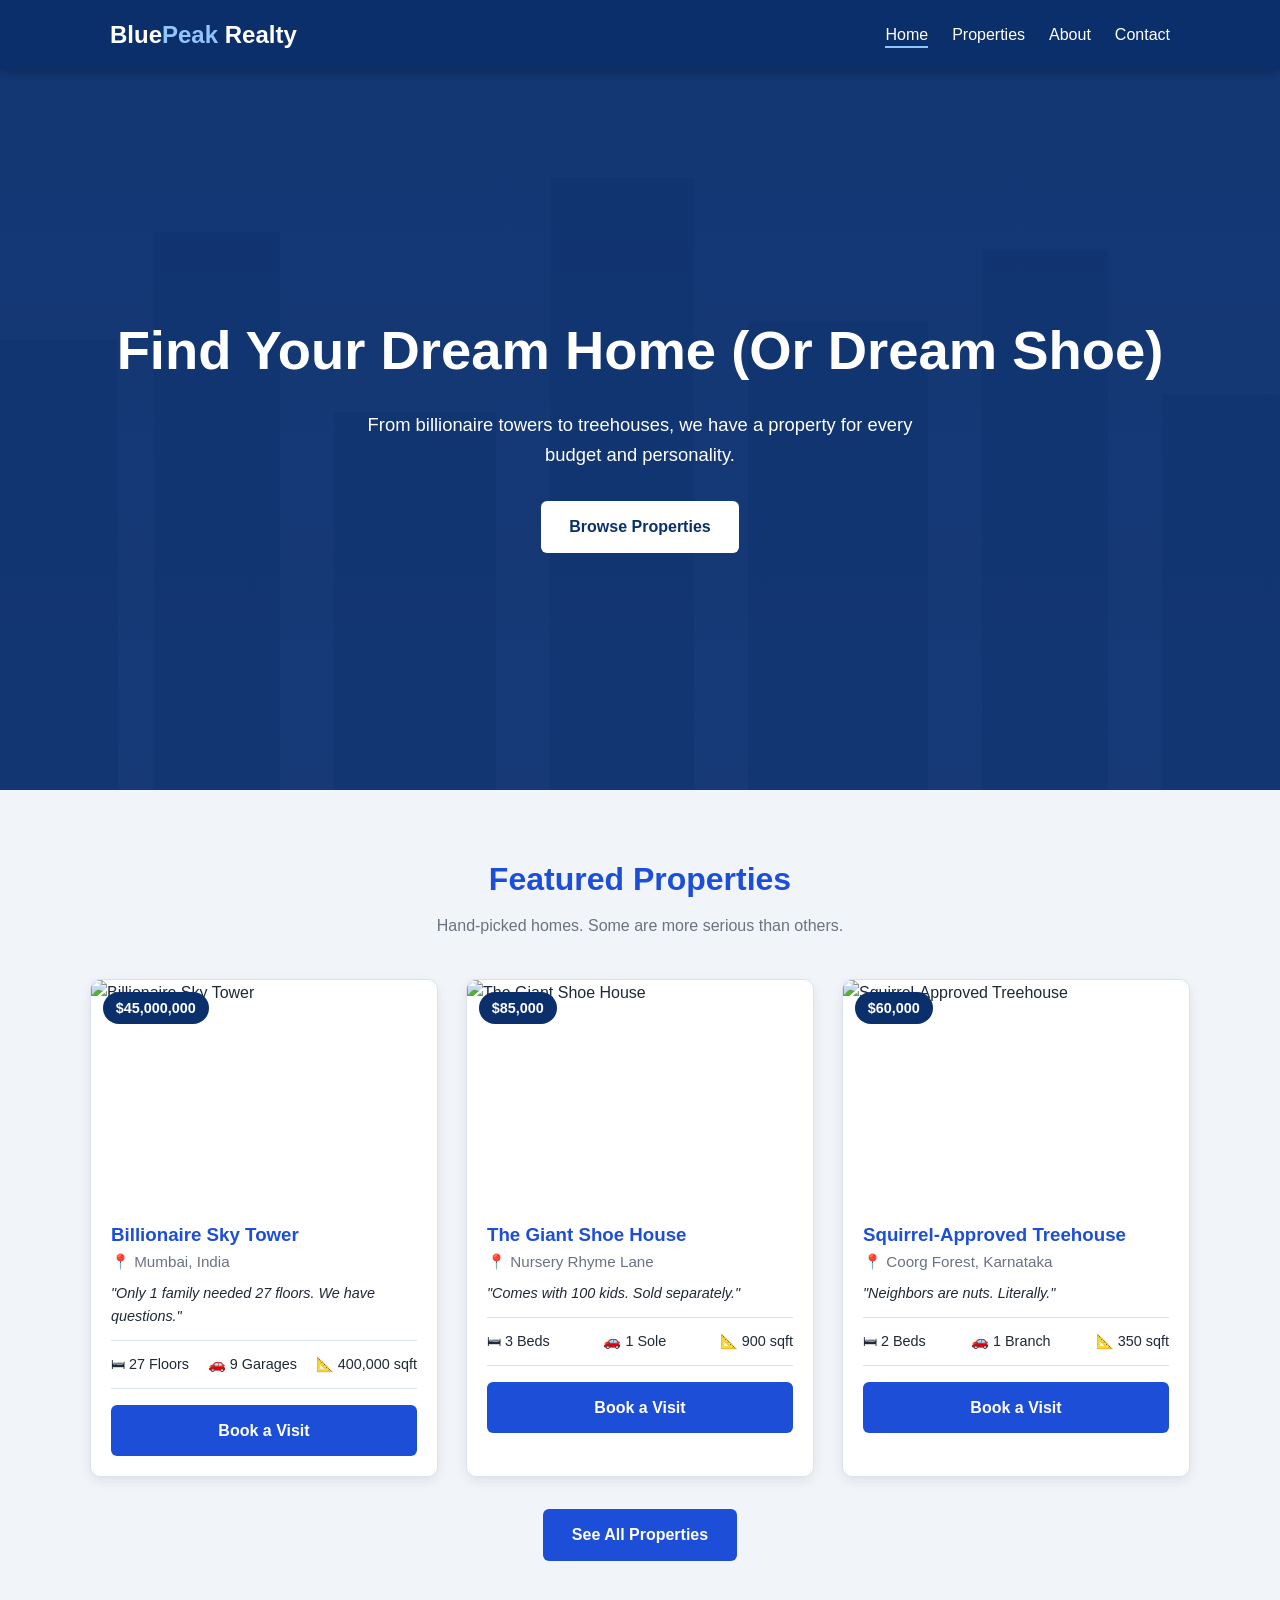
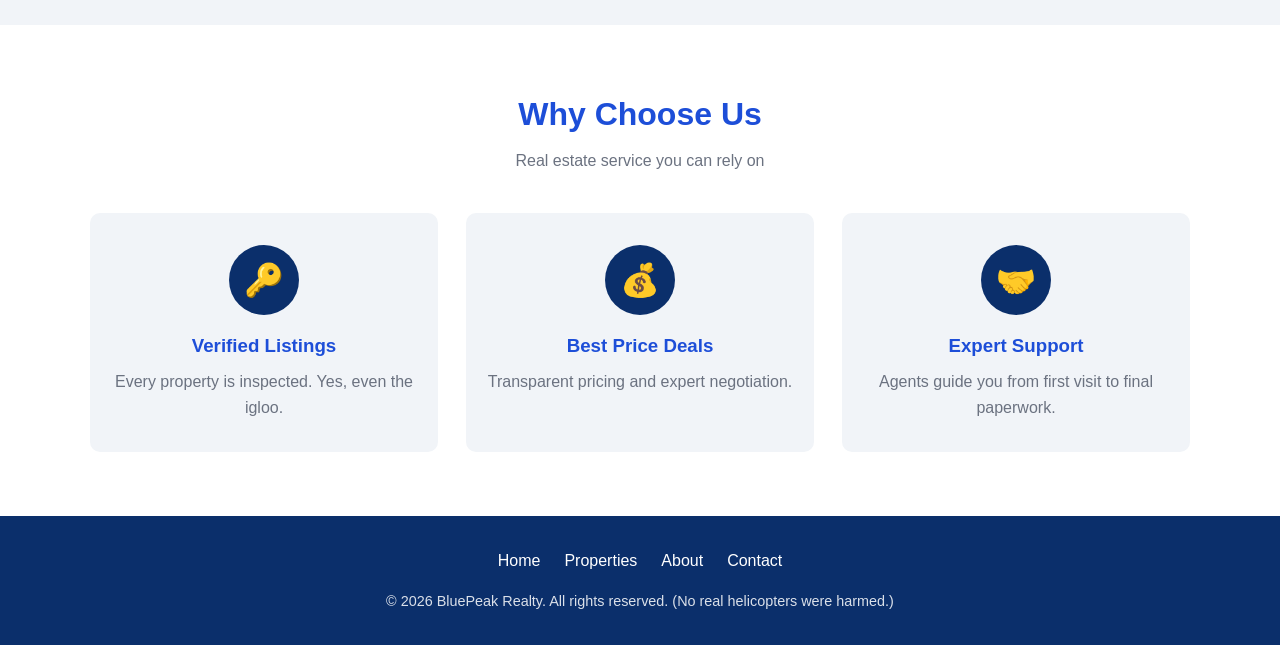
==== index.html @ 34fed854 "Add files via upload" ====
<!DOCTYPE html>
<html lang="en">
<head>
  <meta charset="UTF-8">
  <meta name="viewport" content="width=device-width, initial-scale=1">
  <title>Home | BluePeak Realty</title>
  <link rel="stylesheet" href="project-desgin.css">
</head>
<body>
  <header>
    <nav class="nav">
      <a href="index.html" class="logo">Blue<span>Peak</span> Realty</a>
      <ul><li><a href="index.html" class="active">Home</a></li><li><a href="properties.html">Properties</a></li><li><a href="about.html">About</a></li><li><a href="contact.html">Contact</a></li></ul>
    </nav>
  </header>
  <main>
    <section class="hero">
      <div class="container">
        <h1>Find Your Dream Home (Or Dream Shoe)</h1>
        <p>From billionaire towers to treehouses, we have a property for every budget and personality.</p>
        <a href="properties.html" class="btn">Browse Properties</a>
      </div>
    </section>
    <section class="alt">
      <div class="container">
        <h2 class="section-title">Featured Properties</h2>
        <p class="section-sub">Hand-picked homes. Some are more serious than others.</p>
        <div class="grid">
        <article class="card">
          <div class="card-img"><img src="https://i.pinimg.com/736x/3c/1c/8f/3c1c8f8fc8fa5badf053bfdbde87a5d5.jpg" alt="Billionaire Sky Tower"><span class="price">$45,000,000</span></div>
          <div class="card-body">
            <h3>Billionaire Sky Tower</h3>
            <p class="location">&#128205; Mumbai, India</p>
            <p class="joke">"Only 1 family needed 27 floors. We have questions."</p>
            <div class="details"><span>&#128719; 27 Floors</span><span>&#128663; 9 Garages</span><span>&#128208; 400,000 sqft</span></div>
            <a href="contact.html" class="btn">Book a Visit</a>
          </div>
        </article>
        <article class="card">
          <div class="card-img"><img src="https://i.pinimg.com/1200x/23/ba/e2/23bae29bfb3df10580858191257dbb54.jpg" alt="The Giant Shoe House"><span class="price">$85,000</span></div>
          <div class="card-body">
            <h3>The Giant Shoe House</h3>
            <p class="location">&#128205; Nursery Rhyme Lane</p>
            <p class="joke">"Comes with 100 kids. Sold separately."</p>
            <div class="details"><span>&#128719; 3 Beds</span><span>&#128663; 1 Sole</span><span>&#128208; 900 sqft</span></div>
            <a href="contact.html" class="btn">Book a Visit</a>
          </div>
        </article>
        <article class="card">
          <div class="card-img"><img src="https://i.pinimg.com/736x/50/4d/fc/504dfc36f3cbc0fa6d3ab085722fa66a.jpg" alt="Squirrel-Approved Treehouse"><span class="price">$60,000</span></div>
          <div class="card-body">
            <h3>Squirrel-Approved Treehouse</h3>
            <p class="location">&#128205; Coorg Forest, Karnataka</p>
            <p class="joke">"Neighbors are nuts. Literally."</p>
            <div class="details"><span>&#128719; 2 Beds</span><span>&#128663; 1 Branch</span><span>&#128208; 350 sqft</span></div>
            <a href="contact.html" class="btn">Book a Visit</a>
          </div>
        </article>
        </div>
        <p style="text-align:center;margin-top:2rem"><a href="properties.html" class="btn">See All Properties</a></p>
      </div>
    </section>
    <section>
      <div class="container">
        <h2 class="section-title">Why Choose Us</h2>
        <p class="section-sub">Real estate service you can rely on</p>
        <div class="features">
        <div class="feature"><div class="icon">&#128273;</div><h3>Verified Listings</h3><p>Every property is inspected. Yes, even the igloo.</p></div>
        <div class="feature"><div class="icon">&#128176;</div><h3>Best Price Deals</h3><p>Transparent pricing and expert negotiation.</p></div>
        <div class="feature"><div class="icon">&#129309;</div><h3>Expert Support</h3><p>Agents guide you from first visit to final paperwork.</p></div>
        </div>
      </div>
    </section>
  </main>
  <footer>
    <ul><li><a href="index.html">Home</a></li><li><a href="properties.html">Properties</a></li><li><a href="about.html">About</a></li><li><a href="contact.html">Contact</a></li></ul>
    <p>&copy; 2026 BluePeak Realty. All rights reserved. (No real helicopters were harmed.)</p>
  </footer>
</body>
</html>
---- project-desgin.css ----
/* ===== 1. VARIABLES: change the theme in one place ===== */
:root {
  --blue: #0b2f6b;
  --blue-light: #1d4ed8;
  --white: #ffffff;
  --gray: #f1f4f8;
  --text: #1f2937;
  --muted: #6b7280;
  --border: #dde3ec;
}

/* ===== 2. BASE ===== */
* { margin: 0; padding: 0; box-sizing: border-box; }
html { scroll-behavior: smooth; }
body { font-family: "Segoe UI", Arial, sans-serif; color: var(--text); background: var(--white); line-height: 1.6; }
a { text-decoration: none; color: inherit; }
ul { list-style: none; }
img { max-width: 100%; display: block; }
section { padding: 4rem 1.25rem; }
.container { max-width: 1100px; margin: 0 auto; }
.section-title { text-align: center; font-size: 2rem; color: var(--blue-light); margin-bottom: .5rem; }
.section-sub { text-align: center; color: var(--muted); margin-bottom: 2.5rem; }
.alt { background: var(--gray); }
.btn { display: inline-block; background: var(--blue-light); color: #fff; padding: .8rem 1.8rem; border: none;
       border-radius: 6px; font-size: 1rem; font-weight: 600; cursor: pointer; transition: background .3s; }
.btn:hover { background: #163e9c; }

/* ===== 3. HEADER (sticky) ===== */
header { position: sticky; top: 0; z-index: 100; background: var(--blue); box-shadow: 0 2px 8px rgba(0,0,0,.25); }
.nav { max-width: 1100px; margin: 0 auto; padding: 0 1.25rem; min-height: 70px; display: flex;
       align-items: center; justify-content: space-between; flex-wrap: wrap; gap: .5rem; }
.logo { color: #fff; font-size: 1.5rem; font-weight: 700; }
.logo span { color: #93c5fd; }
.nav ul { display: flex; gap: 1.5rem; flex-wrap: wrap; }
.nav ul a { color: #fff; padding-bottom: 3px; border-bottom: 2px solid transparent; transition: border-color .3s; }
.nav ul a:hover, .nav ul a.active { border-color: #93c5fd; }

/* ===== 4. HERO (home) and PAGE BANNER (other pages) ===== */
.hero { min-height: 80vh; display: flex; align-items: center; text-align: center; color: #fff;
  background: linear-gradient(rgba(11,47,107,.82), rgba(11,47,107,.75)),
  url("data:image/svg+xml,%3Csvg xmlns='http://www.w3.org/2000/svg' viewBox='0 0 800 400' preserveAspectRatio='xMidYMax slice'%3E%3Crect width='800' height='400' fill='%23375a99'/%3E%3Cg fill='%23294c88'%3E%3Crect x='30' y='150' width='80' height='250'/%3E%3Crect x='130' y='90' width='70' height='310'/%3E%3Crect x='230' y='190' width='90' height='210'/%3E%3Crect x='350' y='60' width='80' height='340'/%3E%3Crect x='460' y='140' width='100' height='260'/%3E%3Crect x='590' y='100' width='70' height='300'/%3E%3Crect x='690' y='180' width='90' height='220'/%3E%3C/g%3E%3C/svg%3E") center / cover no-repeat; }
.hero h1 { font-size: clamp(2rem, 5vw, 3.4rem); margin-bottom: 1rem; }
.hero p { font-size: 1.15rem; max-width: 600px; margin: 0 auto 2rem; }
.hero .btn { background: #fff; color: var(--blue); }
.hero .btn:hover { background: #dbeafe; }
.banner { background: var(--blue); color: #fff; text-align: center; padding: 3rem 1.25rem; }
.banner h1 { font-size: 2.2rem; }
.banner p { opacity: .9; }

/* ===== 5. PROPERTY CARDS (CSS Grid) ===== */
.grid { display: grid; grid-template-columns: repeat(3, 1fr); gap: 1.75rem; }
.card { background: var(--white); border-radius: 10px; overflow: hidden; border: 1px solid var(--border);
        box-shadow: 0 4px 12px rgba(0,0,0,.08); transition: transform .3s; }
.card:hover { transform: translateY(-6px); }
.card-img { position: relative; }
.card-img img { width: 100%; height: 220px; object-fit: cover; object-position: center; }
.price { position: absolute; top: 12px; left: 12px; background: var(--blue); color: #fff; padding: .3rem .8rem;
         border-radius: 20px; font-size: .9rem; font-weight: 700; }
.card-body { padding: 1.25rem; }
.card-body h3 { color: var(--blue-light); }
.location { color: var(--muted); font-size: .95rem; margin-bottom: .5rem; }
.joke { font-style: italic; font-size: .9rem; margin-bottom: .75rem; }
.details { display: flex; justify-content: space-between; padding: .75rem 0; margin-bottom: 1rem;
           border-top: 1px solid var(--border); border-bottom: 1px solid var(--border); font-size: .9rem; }
.card .btn { width: 100%; text-align: center; }

/* ===== 6. FEATURES / ABOUT ===== */
.features { display: grid; grid-template-columns: repeat(3, 1fr); gap: 1.75rem; }
.feature { text-align: center; padding: 2rem 1.25rem; background: var(--gray); border-radius: 10px; }
.icon { width: 70px; height: 70px; margin: 0 auto 1rem; border-radius: 50%; background: var(--blue);
        display: flex; align-items: center; justify-content: center; font-size: 2rem; }
.feature h3 { color: var(--blue-light); margin-bottom: .5rem; }
.feature p { color: var(--muted); }
.about { display: grid; grid-template-columns: 1fr 1fr; gap: 2rem; align-items: center; }
.about h2 { color: var(--blue-light); margin-bottom: 1rem; }
.about img { border-radius: 10px; }
.about p { margin-bottom: 1rem; }

/* ===== 7. FORM ===== */
form { max-width: 600px; margin: 0 auto; background: var(--white); padding: 2rem; border-radius: 10px;
       border: 1px solid var(--border); box-shadow: 0 4px 12px rgba(0,0,0,.08); }
.field { margin-bottom: 1.25rem; }
label { display: block; font-weight: 600; margin-bottom: .4rem; }
input, textarea { width: 100%; padding: .75rem; font: inherit; border: 1px solid var(--border); border-radius: 6px; }
input:focus, textarea:focus { outline: none; border-color: var(--blue-light); box-shadow: 0 0 0 3px rgba(29,78,216,.2); }
textarea { min-height: 120px; resize: vertical; }
form .btn { width: 100%; }

/* ===== 8. FOOTER ===== */
footer { background: var(--blue); color: #fff; text-align: center; padding: 2rem 1.25rem; }
footer ul { display: flex; justify-content: center; gap: 1.5rem; flex-wrap: wrap; margin-bottom: 1rem; }
footer a:hover { text-decoration: underline; }
footer p { font-size: .9rem; opacity: .85; }

/* ===== 9. RESPONSIVE ===== */
@media (max-width: 900px) { .grid, .features { grid-template-columns: repeat(2, 1fr); } .about { grid-template-columns: 1fr; } }
@media (max-width: 600px) {
  .grid, .features { grid-template-columns: 1fr; }
  .nav { justify-content: center; padding: .5rem 1.25rem; }
  .nav ul { gap: 1rem; justify-content: center; }
}
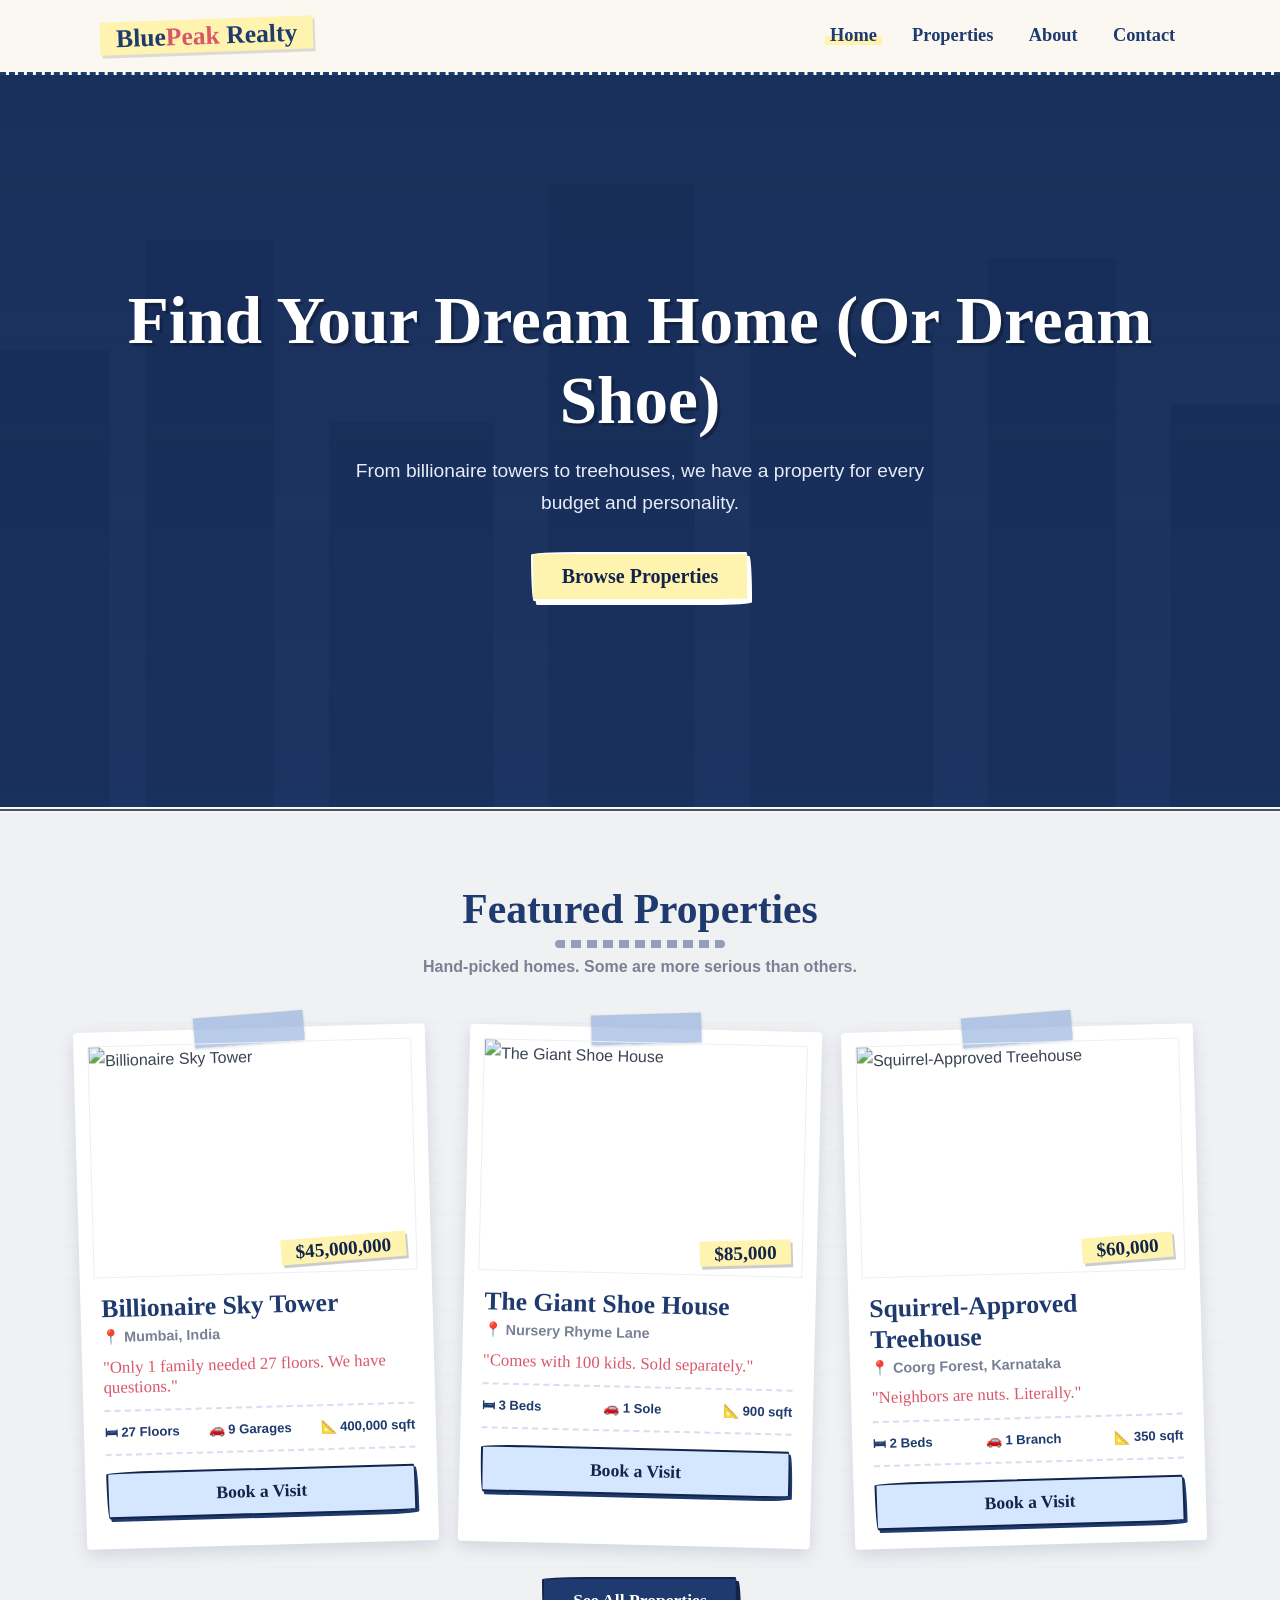
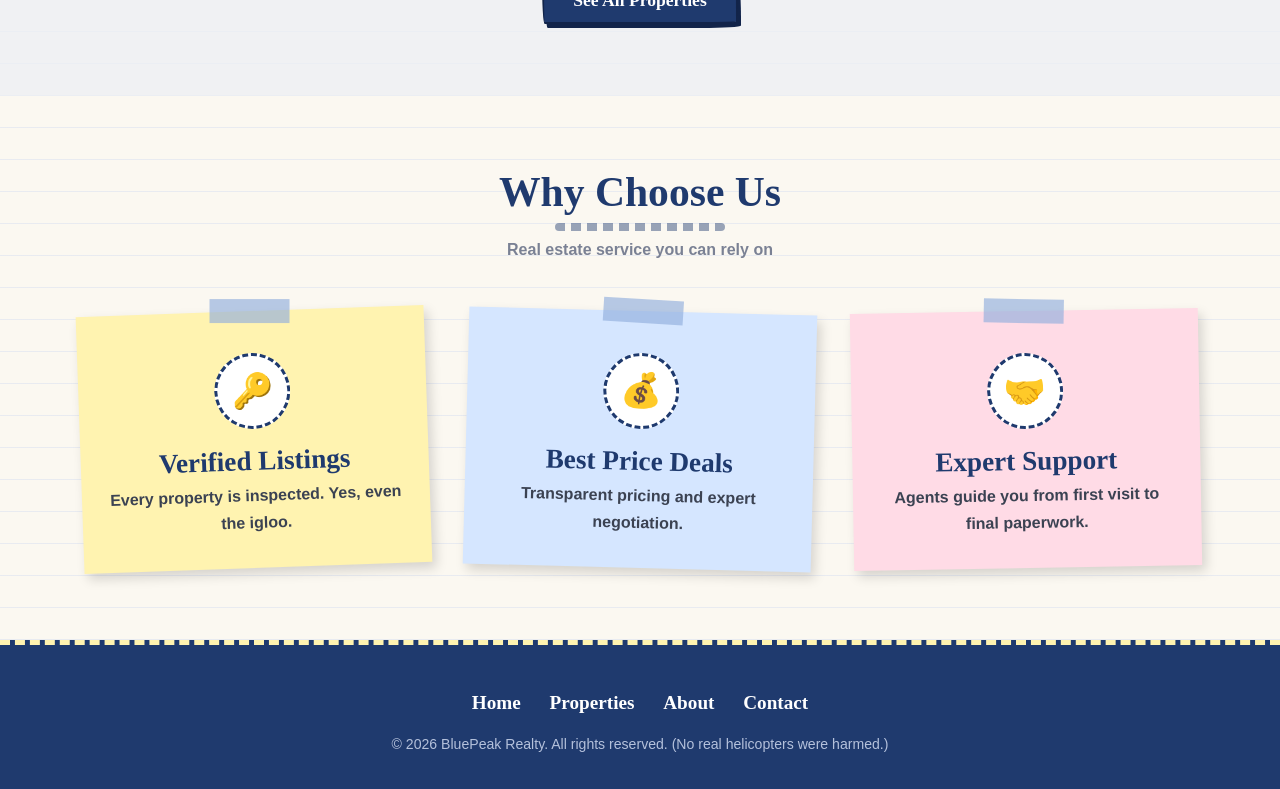
==== commit 97d96370: "Update index.html" ====
--- a/index.html
+++ b/index.html
@@ -4,7 +4,7 @@
   <meta charset="UTF-8">
   <meta name="viewport" content="width=device-width, initial-scale=1">
   <title>Home | BluePeak Realty</title>
-  <link rel="stylesheet" href="project-desgin.css">
+  <link rel="stylesheet" href="project-desgin.css?v=2">
 </head>
 <body>
   <header>
--- a/project-desgin.css
+++ b/project-desgin.css
@@ -1,101 +1,152 @@
-/* ===== 1. VARIABLES: change the theme in one place ===== */
+/* =========================================================
+   BluePeak Realty - Aesthetic Notebook Theme
+   Cream paper + blue ink + soft gray, with pastel sticky notes
+   (No external fonts - uses system fonts only)
+   ========================================================= */
+
+/* ===== 1. VARIABLES ===== */
 :root {
-  --blue: #0b2f6b;
-  --blue-light: #1d4ed8;
-  --white: #ffffff;
-  --gray: #f1f4f8;
-  --text: #1f2937;
-  --muted: #6b7280;
-  --border: #dde3ec;
+  --paper: #fbf8f1;
+  --ink: #1f3a6e;          /* deep blue ink */
+  --ink-dark: #12244a;
+  --text: #3b4252;
+  --muted: #7a8194;
+  --gray: #eceff4;         /* soft gray */
+  --line: #d6def0;         /* notebook line color */
+  --note-yellow: #fff3b0;
+  --note-blue: #d5e6ff;
+  --note-pink: #ffdbe6;
+  --tape: rgba(147, 176, 222, .65);
+  --shadow: 0 6px 16px rgba(31, 58, 110, .15);
+  --hand: "Bradley Hand", "Segoe Print", "Comic Sans MS", cursive;   /* handwriting look */
+  --body: "Segoe UI", "Helvetica Neue", Arial, sans-serif;
 }
 
-/* ===== 2. BASE ===== */
+/* ===== 2. BASE (ruled notebook paper) ===== */
 * { margin: 0; padding: 0; box-sizing: border-box; }
 html { scroll-behavior: smooth; }
-body { font-family: "Segoe UI", Arial, sans-serif; color: var(--text); background: var(--white); line-height: 1.6; }
+body { font-family: var(--body); color: var(--text); line-height: 1.7;
+       background-color: var(--paper);
+       background-image: repeating-linear-gradient(transparent, transparent 31px, var(--line) 32px); }
+h1, h2, h3 { font-family: var(--hand); color: var(--ink); line-height: 1.2; }
 a { text-decoration: none; color: inherit; }
 ul { list-style: none; }
 img { max-width: 100%; display: block; }
-section { padding: 4rem 1.25rem; }
-.container { max-width: 1100px; margin: 0 auto; }
-.section-title { text-align: center; font-size: 2rem; color: var(--blue-light); margin-bottom: .5rem; }
-.section-sub { text-align: center; color: var(--muted); margin-bottom: 2.5rem; }
-.alt { background: var(--gray); }
-.btn { display: inline-block; background: var(--blue-light); color: #fff; padding: .8rem 1.8rem; border: none;
-       border-radius: 6px; font-size: 1rem; font-weight: 600; cursor: pointer; transition: background .3s; }
-.btn:hover { background: #163e9c; }
+section { padding: 4.5rem 1.25rem; }
+.container { max-width: 1120px; margin: 0 auto; }
+.alt { background: rgba(236, 239, 244, .75); }
 
-/* ===== 3. HEADER (sticky) ===== */
-header { position: sticky; top: 0; z-index: 100; background: var(--blue); box-shadow: 0 2px 8px rgba(0,0,0,.25); }
-.nav { max-width: 1100px; margin: 0 auto; padding: 0 1.25rem; min-height: 70px; display: flex;
+.section-title { text-align: center; font-size: 2.6rem; margin-bottom: .3rem; }
+.section-title::after { content: ""; display: block; width: 170px; height: 8px; margin: .3rem auto 0;
+  background: repeating-linear-gradient(90deg, var(--ink) 0 10px, transparent 10px 16px); opacity: .45; border-radius: 4px; }
+.section-sub { text-align: center; color: var(--muted); margin-bottom: 3rem; font-weight: 600; }
+
+.btn { display: inline-block; background: var(--ink); color: #fff; padding: .7rem 1.8rem;
+       border: 2px solid var(--ink-dark); border-radius: 255px 15px 225px 15px / 15px 225px 15px 255px;
+       font: 700 1.1rem var(--hand); cursor: pointer; box-shadow: 3px 4px 0 var(--ink-dark);
+       transition: transform .2s, box-shadow .2s; }
+.btn:hover { transform: translate(2px, 2px) rotate(-1deg); box-shadow: 1px 2px 0 var(--ink-dark); }
+
+/* ===== 3. HEADER (paper strip) ===== */
+header { position: sticky; top: 0; z-index: 100; background: var(--paper);
+         border-bottom: 3px dashed var(--ink); box-shadow: 0 4px 12px rgba(31, 58, 110, .12); }
+.nav { max-width: 1120px; margin: 0 auto; padding: 0 1.25rem; min-height: 72px; display: flex;
        align-items: center; justify-content: space-between; flex-wrap: wrap; gap: .5rem; }
-.logo { color: #fff; font-size: 1.5rem; font-weight: 700; }
-.logo span { color: #93c5fd; }
-.nav ul { display: flex; gap: 1.5rem; flex-wrap: wrap; }
-.nav ul a { color: #fff; padding-bottom: 3px; border-bottom: 2px solid transparent; transition: border-color .3s; }
-.nav ul a:hover, .nav ul a.active { border-color: #93c5fd; }
+.logo { font: 700 1.6rem var(--hand); color: var(--ink); background: var(--note-yellow);
+        padding: .1rem 1rem; transform: rotate(-2deg); box-shadow: 2px 3px 0 rgba(0,0,0,.12); }
+.logo span { color: #d9576b; }
+.nav ul { display: flex; gap: 1.6rem; flex-wrap: wrap; }
+.nav ul a { font: 700 1.15rem var(--hand); color: var(--ink); padding: 0 .3rem; transition: background .3s; }
+.nav ul a:hover, .nav ul a.active { background: linear-gradient(transparent 55%, var(--note-yellow) 55%); }
 
-/* ===== 4. HERO (home) and PAGE BANNER (other pages) ===== */
-.hero { min-height: 80vh; display: flex; align-items: center; text-align: center; color: #fff;
-  background: linear-gradient(rgba(11,47,107,.82), rgba(11,47,107,.75)),
-  url("data:image/svg+xml,%3Csvg xmlns='http://www.w3.org/2000/svg' viewBox='0 0 800 400' preserveAspectRatio='xMidYMax slice'%3E%3Crect width='800' height='400' fill='%23375a99'/%3E%3Cg fill='%23294c88'%3E%3Crect x='30' y='150' width='80' height='250'/%3E%3Crect x='130' y='90' width='70' height='310'/%3E%3Crect x='230' y='190' width='90' height='210'/%3E%3Crect x='350' y='60' width='80' height='340'/%3E%3Crect x='460' y='140' width='100' height='260'/%3E%3Crect x='590' y='100' width='70' height='300'/%3E%3Crect x='690' y='180' width='90' height='220'/%3E%3C/g%3E%3C/svg%3E") center / cover no-repeat; }
-.hero h1 { font-size: clamp(2rem, 5vw, 3.4rem); margin-bottom: 1rem; }
-.hero p { font-size: 1.15rem; max-width: 600px; margin: 0 auto 2rem; }
-.hero .btn { background: #fff; color: var(--blue); }
-.hero .btn:hover { background: #dbeafe; }
-.banner { background: var(--blue); color: #fff; text-align: center; padding: 3rem 1.25rem; }
-.banner h1 { font-size: 2.2rem; }
-.banner p { opacity: .9; }
+/* ===== 4. HERO + PAGE BANNER ===== */
+.hero { min-height: 82vh; display: flex; align-items: center; text-align: center; color: #fff;
+  background: linear-gradient(rgba(18,36,74,.78), rgba(18,36,74,.7)),
+  url("data:image/svg+xml,%3Csvg xmlns='http://www.w3.org/2000/svg' viewBox='0 0 800 400' preserveAspectRatio='xMidYMax slice'%3E%3Crect width='800' height='400' fill='%23375a99'/%3E%3Cg fill='%23294c88'%3E%3Crect x='30' y='150' width='80' height='250'/%3E%3Crect x='130' y='90' width='70' height='310'/%3E%3Crect x='230' y='190' width='90' height='210'/%3E%3Crect x='350' y='60' width='80' height='340'/%3E%3Crect x='460' y='140' width='100' height='260'/%3E%3Crect x='590' y='100' width='70' height='300'/%3E%3Crect x='690' y='180' width='90' height='220'/%3E%3C/g%3E%3C/svg%3E") center / cover no-repeat;
+  border-bottom: 6px double var(--paper); }
+.hero h1 { color: #fff; font-size: clamp(2.4rem, 7vw, 4.2rem); margin-bottom: .8rem; text-shadow: 3px 3px 0 rgba(0,0,0,.25); }
+.hero p { font-size: 1.2rem; max-width: 620px; margin: 0 auto 2rem; color: #e6ecf8; }
+.hero .btn { background: var(--note-yellow); color: var(--ink-dark); border-color: #fff; box-shadow: 3px 4px 0 #fff; font-size: 1.25rem; }
 
-/* ===== 5. PROPERTY CARDS (CSS Grid) ===== */
-.grid { display: grid; grid-template-columns: repeat(3, 1fr); gap: 1.75rem; }
-.card { background: var(--white); border-radius: 10px; overflow: hidden; border: 1px solid var(--border);
-        box-shadow: 0 4px 12px rgba(0,0,0,.08); transition: transform .3s; }
-.card:hover { transform: translateY(-6px); }
-.card-img { position: relative; }
-.card-img img { width: 100%; height: 220px; object-fit: cover; object-position: center; }
-.price { position: absolute; top: 12px; left: 12px; background: var(--blue); color: #fff; padding: .3rem .8rem;
-         border-radius: 20px; font-size: .9rem; font-weight: 700; }
-.card-body { padding: 1.25rem; }
-.card-body h3 { color: var(--blue-light); }
-.location { color: var(--muted); font-size: .95rem; margin-bottom: .5rem; }
-.joke { font-style: italic; font-size: .9rem; margin-bottom: .75rem; }
-.details { display: flex; justify-content: space-between; padding: .75rem 0; margin-bottom: 1rem;
-           border-top: 1px solid var(--border); border-bottom: 1px solid var(--border); font-size: .9rem; }
-.card .btn { width: 100%; text-align: center; }
+.banner { background: var(--ink); text-align: center; padding: 3.5rem 1.25rem;
+          border-bottom: 5px dashed var(--note-yellow); }
+.banner h1 { color: #fff; font-size: 3rem; }
+.banner p { color: #cfd9ef; font-weight: 600; }
 
-/* ===== 6. FEATURES / ABOUT ===== */
-.features { display: grid; grid-template-columns: repeat(3, 1fr); gap: 1.75rem; }
-.feature { text-align: center; padding: 2rem 1.25rem; background: var(--gray); border-radius: 10px; }
-.icon { width: 70px; height: 70px; margin: 0 auto 1rem; border-radius: 50%; background: var(--blue);
-        display: flex; align-items: center; justify-content: center; font-size: 2rem; }
-.feature h3 { color: var(--blue-light); margin-bottom: .5rem; }
-.feature p { color: var(--muted); }
-.about { display: grid; grid-template-columns: 1fr 1fr; gap: 2rem; align-items: center; }
-.about h2 { color: var(--blue-light); margin-bottom: 1rem; }
-.about img { border-radius: 10px; }
-.about p { margin-bottom: 1rem; }
+/* ===== 5. PROPERTY CARDS (polaroids taped on the page) ===== */
+.grid { display: grid; grid-template-columns: repeat(3, 1fr); gap: 2.6rem 2rem; }
+.card { position: relative; background: #fff; padding: .9rem .9rem 1.2rem; border-radius: 4px;
+        box-shadow: var(--shadow); transition: transform .35s, box-shadow .35s; }
+.card:nth-child(odd)  { transform: rotate(-1.6deg); }
+.card:nth-child(even) { transform: rotate(1.4deg); }
+.card:hover { transform: rotate(0) translateY(-8px) scale(1.02); box-shadow: 0 16px 30px rgba(31, 58, 110, .25); }
+.card::before { content: ""; position: absolute; top: -14px; left: 50%; width: 110px; height: 30px;
+                background: var(--tape); transform: translateX(-50%) rotate(-3deg); box-shadow: 0 1px 3px rgba(0,0,0,.15); }
+.card-img { position: relative; overflow: hidden; border: 1px solid var(--gray); }
+.card-img img { width: 100%; height: 230px; object-fit: cover; object-position: center; transition: transform .6s; }
+.card:hover .card-img img { transform: scale(1.07); }
+.price { position: absolute; bottom: 10px; right: 10px; background: var(--note-yellow); color: var(--ink-dark);
+         padding: .1rem .9rem; font: 700 1.2rem var(--hand); transform: rotate(-3deg); box-shadow: 2px 3px 0 rgba(0,0,0,.2); }
+.card-body { padding: 1rem .4rem 0; }
+.card-body h3 { font-size: 1.6rem; }
+.location { color: var(--muted); font-weight: 600; font-size: .9rem; margin-bottom: .5rem; }
+.joke { font: 500 1.05rem var(--hand); color: #d9576b; margin-bottom: .8rem; }
+.details { display: flex; justify-content: space-between; gap: .4rem; padding: .6rem 0; margin-bottom: 1rem;
+           border-top: 2px dashed var(--line); border-bottom: 2px dashed var(--line); font-size: .82rem; font-weight: 700; color: var(--ink); }
+.card .btn { display: block; width: 100%; text-align: center; background: var(--note-blue); color: var(--ink-dark);
+             font-size: 1.1rem; box-shadow: 2px 3px 0 var(--ink); }
 
-/* ===== 7. FORM ===== */
-form { max-width: 600px; margin: 0 auto; background: var(--white); padding: 2rem; border-radius: 10px;
-       border: 1px solid var(--border); box-shadow: 0 4px 12px rgba(0,0,0,.08); }
-.field { margin-bottom: 1.25rem; }
-label { display: block; font-weight: 600; margin-bottom: .4rem; }
-input, textarea { width: 100%; padding: .75rem; font: inherit; border: 1px solid var(--border); border-radius: 6px; }
-input:focus, textarea:focus { outline: none; border-color: var(--blue-light); box-shadow: 0 0 0 3px rgba(29,78,216,.2); }
-textarea { min-height: 120px; resize: vertical; }
-form .btn { width: 100%; }
+/* ===== 6. FEATURES (sticky notes) + ABOUT ===== */
+.features { display: grid; grid-template-columns: repeat(3, 1fr); gap: 2.4rem; }
+.feature { position: relative; text-align: center; padding: 2.6rem 1.5rem 2rem; background: var(--note-yellow);
+           box-shadow: 4px 6px 12px rgba(0,0,0,.15); transform: rotate(-2deg); transition: transform .3s; }
+.feature:nth-child(2) { background: var(--note-blue); transform: rotate(1.5deg); }
+.feature:nth-child(3) { background: var(--note-pink); transform: rotate(-1deg); }
+.feature:hover { transform: rotate(0) scale(1.04); }
+.feature::before { content: ""; position: absolute; top: -12px; left: 50%; width: 80px; height: 24px;
+                   background: var(--tape); transform: translateX(-50%) rotate(2deg); }
+.icon { width: 76px; height: 76px; margin: 0 auto 1rem; border-radius: 50%; font-size: 2.1rem; background: #fff;
+        border: 3px dashed var(--ink); display: flex; align-items: center; justify-content: center; }
+.feature h3 { font-size: 1.7rem; margin-bottom: .3rem; }
+.feature p { color: var(--text); font-weight: 600; }
+
+.about { display: grid; grid-template-columns: 1fr 1fr; gap: 3.5rem; align-items: center; }
+.about h2 { font-size: 2.5rem; margin-bottom: .8rem; }
+.about p { margin-bottom: 1.2rem; }
+.about img { width: 100%; height: 360px; object-fit: cover; background: #fff; padding: .8rem .8rem 2.2rem;
+             box-shadow: var(--shadow); transform: rotate(2deg); }
+
+/* ===== 7. CONTACT FORM (notebook page with red margin) ===== */
+form { position: relative; max-width: 640px; margin: 0 auto; padding: 2.4rem 2rem 2.4rem 4rem;
+       background-color: #fff; background-image: repeating-linear-gradient(transparent, transparent 31px, var(--line) 32px);
+       border-left: 3px double #e88f9f; box-shadow: var(--shadow); transform: rotate(-.6deg); }
+.field { margin-bottom: 1.3rem; }
+label { display: block; font: 700 1.2rem var(--hand); color: var(--ink); }
+input, textarea { width: 100%; padding: .6rem .3rem; font: 600 1rem var(--body); color: var(--ink-dark);
+                  background: transparent; border: none; border-bottom: 2px dashed var(--ink); transition: background .3s; }
+input:focus, textarea:focus { outline: none; background: var(--note-yellow); }
+textarea { min-height: 130px; resize: vertical; }
+form .btn { width: 100%; font-size: 1.25rem; }
 
 /* ===== 8. FOOTER ===== */
-footer { background: var(--blue); color: #fff; text-align: center; padding: 2rem 1.25rem; }
-footer ul { display: flex; justify-content: center; gap: 1.5rem; flex-wrap: wrap; margin-bottom: 1rem; }
-footer a:hover { text-decoration: underline; }
-footer p { font-size: .9rem; opacity: .85; }
+footer { background: var(--ink); color: #cfd9ef; text-align: center; padding: 2.8rem 1.25rem 2rem;
+         border-top: 5px dashed var(--note-yellow); }
+footer ul { display: flex; justify-content: center; gap: 1.8rem; flex-wrap: wrap; margin-bottom: 1rem; }
+footer a { font: 700 1.2rem var(--hand); color: #fff; }
+footer a:hover { background: linear-gradient(transparent 55%, rgba(255, 243, 176, .5) 55%); }
+footer p { font-size: .88rem; opacity: .85; }
 
 /* ===== 9. RESPONSIVE ===== */
-@media (max-width: 900px) { .grid, .features { grid-template-columns: repeat(2, 1fr); } .about { grid-template-columns: 1fr; } }
-@media (max-width: 600px) {
+@media (max-width: 950px) {
+  .grid, .features { grid-template-columns: repeat(2, 1fr); }
+  .about { grid-template-columns: 1fr; }
+}
+@media (max-width: 620px) {
+  section { padding: 3.5rem 1rem; }
   .grid, .features { grid-template-columns: 1fr; }
-  .nav { justify-content: center; padding: .5rem 1.25rem; }
+  .nav { justify-content: center; padding: .6rem 1rem; }
   .nav ul { gap: 1rem; justify-content: center; }
+  .section-title { font-size: 2.1rem; }
+  .banner h1 { font-size: 2.4rem; }
+  form { padding: 2rem 1.2rem 2rem 2.2rem; }
 }
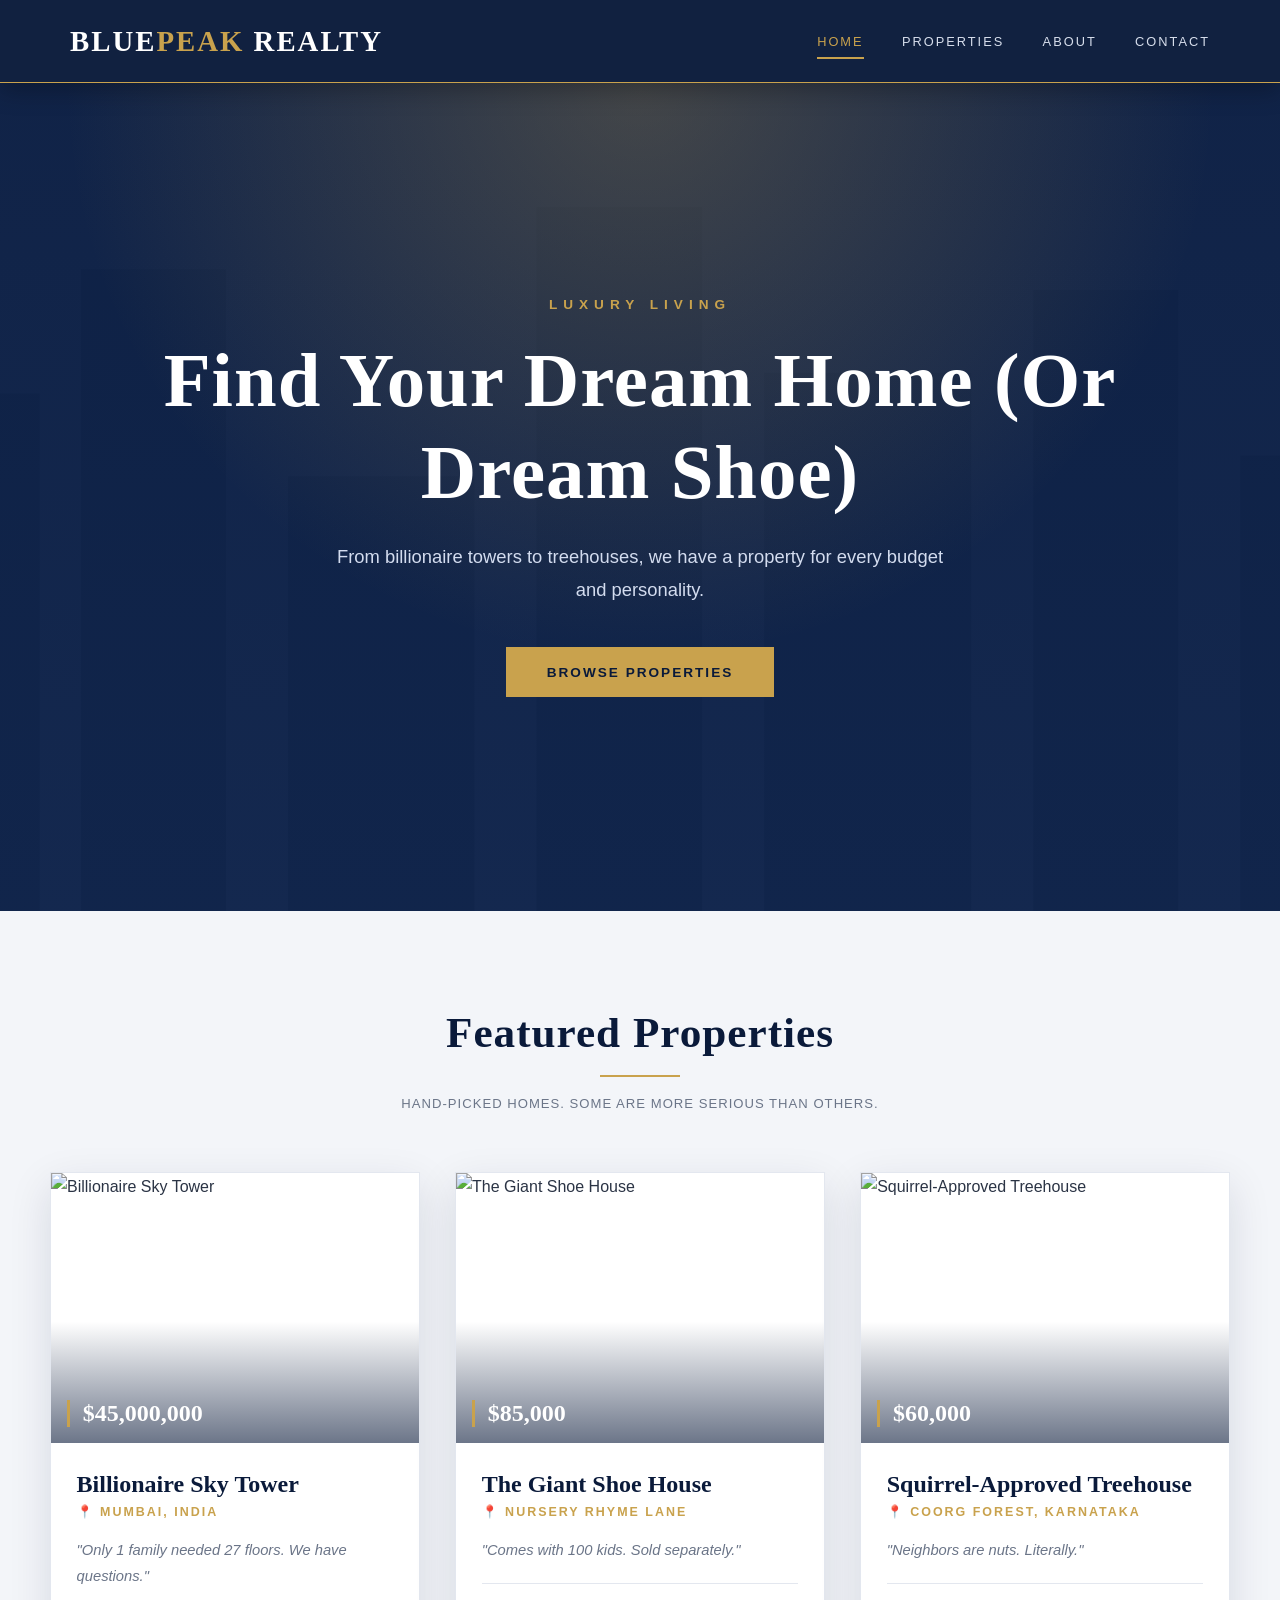
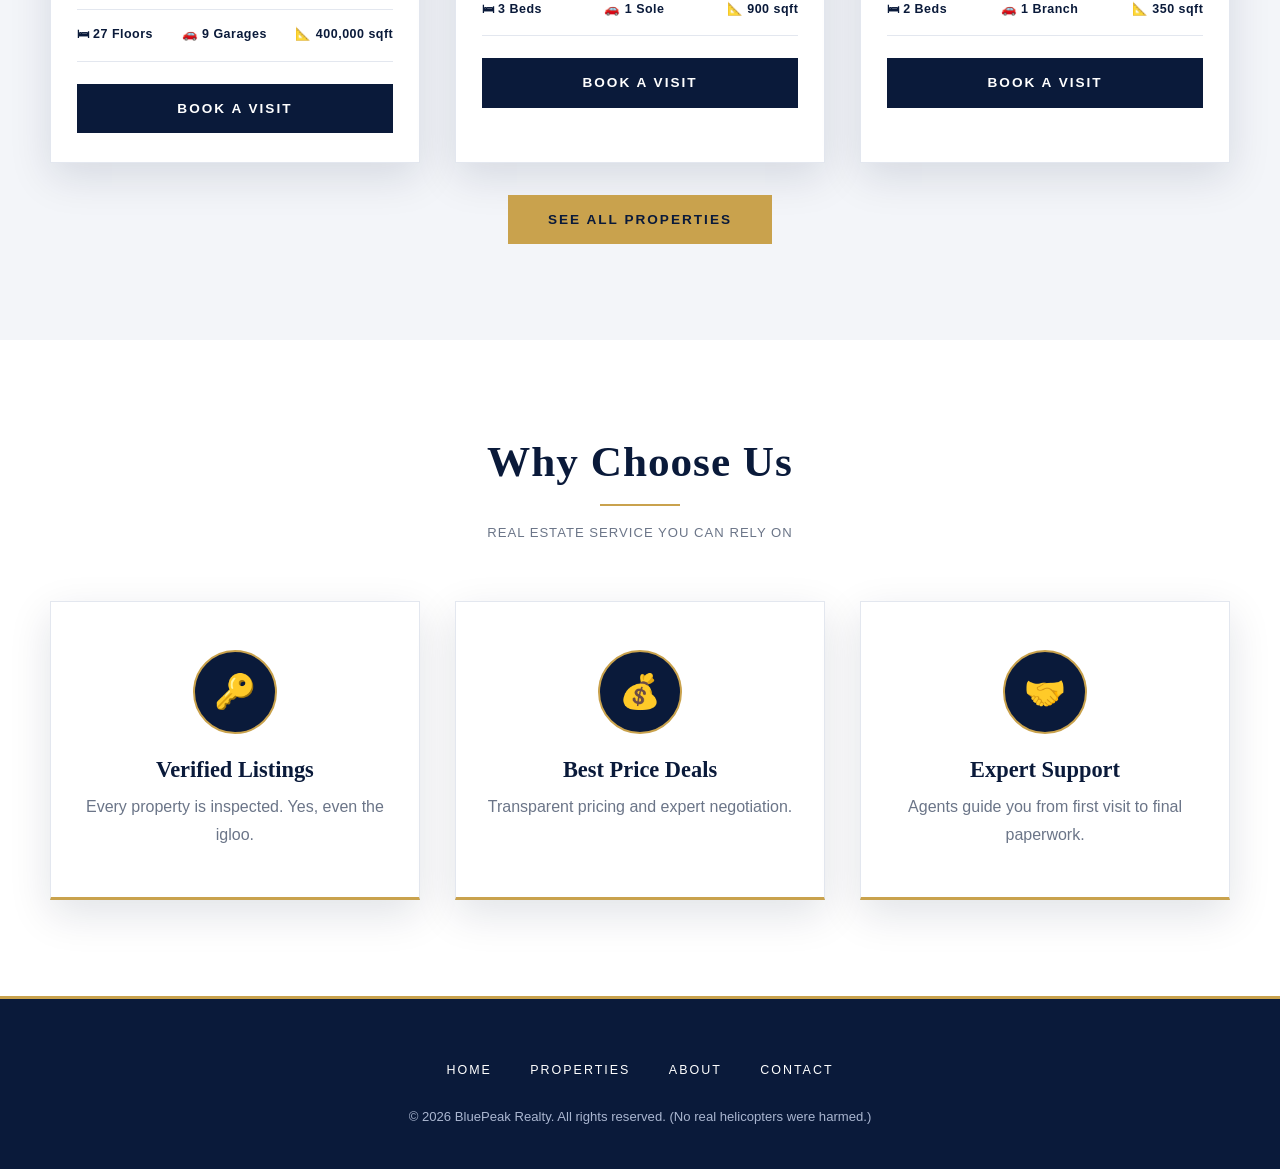
==== commit 3254cd7a: "Update index.html" ====
--- a/index.html
+++ b/index.html
@@ -4,7 +4,7 @@
   <meta charset="UTF-8">
   <meta name="viewport" content="width=device-width, initial-scale=1">
   <title>Home | BluePeak Realty</title>
-  <link rel="stylesheet" href="project-desgin.css?v=2">
+  <link rel="stylesheet" href="project-desgin.css?v=3">
 </head>
 <body>
   <header>
--- a/project-desgin.css
+++ b/project-desgin.css
@@ -1,152 +1,139 @@
 /* =========================================================
-   BluePeak Realty - Aesthetic Notebook Theme
-   Cream paper + blue ink + soft gray, with pastel sticky notes
-   (No external fonts - uses system fonts only)
+   BluePeak Realty - Luxury Billionaire Theme
+   Deep navy + gold + white + soft gray (system fonts only)
    ========================================================= */
 
 /* ===== 1. VARIABLES ===== */
 :root {
-  --paper: #fbf8f1;
-  --ink: #1f3a6e;          /* deep blue ink */
-  --ink-dark: #12244a;
-  --text: #3b4252;
-  --muted: #7a8194;
-  --gray: #eceff4;         /* soft gray */
-  --line: #d6def0;         /* notebook line color */
-  --note-yellow: #fff3b0;
-  --note-blue: #d5e6ff;
-  --note-pink: #ffdbe6;
-  --tape: rgba(147, 176, 222, .65);
-  --shadow: 0 6px 16px rgba(31, 58, 110, .15);
-  --hand: "Bradley Hand", "Segoe Print", "Comic Sans MS", cursive;   /* handwriting look */
-  --body: "Segoe UI", "Helvetica Neue", Arial, sans-serif;
+  --navy: #0a1a3a;
+  --navy-2: #12285a;
+  --gold: #c9a24d;
+  --gold-light: #e6c877;
+  --white: #ffffff;
+  --gray: #f3f5f9;
+  --text: #2b3445;
+  --muted: #6b7588;
+  --border: #e3e7ef;
+  --shadow: 0 14px 40px rgba(10, 26, 58, .12);
+  --serif: "Didot", "Bodoni 72", "Playfair Display", Georgia, "Times New Roman", serif;
+  --sans: "Helvetica Neue", "Segoe UI", Arial, sans-serif;
 }
 
-/* ===== 2. BASE (ruled notebook paper) ===== */
+/* ===== 2. BASE ===== */
 * { margin: 0; padding: 0; box-sizing: border-box; }
 html { scroll-behavior: smooth; }
-body { font-family: var(--body); color: var(--text); line-height: 1.7;
-       background-color: var(--paper);
-       background-image: repeating-linear-gradient(transparent, transparent 31px, var(--line) 32px); }
-h1, h2, h3 { font-family: var(--hand); color: var(--ink); line-height: 1.2; }
+body { font-family: var(--sans); color: var(--text); background: var(--white); line-height: 1.75; }
+h1, h2, h3 { font-family: var(--serif); color: var(--navy); font-weight: 700; line-height: 1.2; }
 a { text-decoration: none; color: inherit; }
 ul { list-style: none; }
 img { max-width: 100%; display: block; }
-section { padding: 4.5rem 1.25rem; }
-.container { max-width: 1120px; margin: 0 auto; }
-.alt { background: rgba(236, 239, 244, .75); }
+section { padding: 6rem 1.25rem; }
+.container { max-width: 1180px; margin: 0 auto; }
+.alt { background: var(--gray); }
 
-.section-title { text-align: center; font-size: 2.6rem; margin-bottom: .3rem; }
-.section-title::after { content: ""; display: block; width: 170px; height: 8px; margin: .3rem auto 0;
-  background: repeating-linear-gradient(90deg, var(--ink) 0 10px, transparent 10px 16px); opacity: .45; border-radius: 4px; }
-.section-sub { text-align: center; color: var(--muted); margin-bottom: 3rem; font-weight: 600; }
+.section-title { text-align: center; font-size: 2.7rem; letter-spacing: 1px; }
+.section-title::after { content: ""; display: block; width: 80px; height: 2px; margin: 1rem auto 0; background: var(--gold); }
+.section-sub { text-align: center; color: var(--muted); letter-spacing: 1px; margin: 1rem 0 3.5rem; text-transform: uppercase; font-size: .82rem; }
 
-.btn { display: inline-block; background: var(--ink); color: #fff; padding: .7rem 1.8rem;
-       border: 2px solid var(--ink-dark); border-radius: 255px 15px 225px 15px / 15px 225px 15px 255px;
-       font: 700 1.1rem var(--hand); cursor: pointer; box-shadow: 3px 4px 0 var(--ink-dark);
-       transition: transform .2s, box-shadow .2s; }
-.btn:hover { transform: translate(2px, 2px) rotate(-1deg); box-shadow: 1px 2px 0 var(--ink-dark); }
+.btn { display: inline-block; background: var(--gold); color: var(--navy); padding: .95rem 2.4rem; border: 2px solid var(--gold);
+       font: 700 .85rem var(--sans); letter-spacing: 2px; text-transform: uppercase; cursor: pointer;
+       transition: background .3s, color .3s, transform .3s; }
+.btn:hover { background: transparent; color: var(--gold); transform: translateY(-3px); }
 
-/* ===== 3. HEADER (paper strip) ===== */
-header { position: sticky; top: 0; z-index: 100; background: var(--paper);
-         border-bottom: 3px dashed var(--ink); box-shadow: 0 4px 12px rgba(31, 58, 110, .12); }
-.nav { max-width: 1120px; margin: 0 auto; padding: 0 1.25rem; min-height: 72px; display: flex;
+/* ===== 3. HEADER ===== */
+header { position: sticky; top: 0; z-index: 100; background: rgba(10, 26, 58, .97); border-bottom: 1px solid var(--gold);
+         box-shadow: 0 6px 24px rgba(0,0,0,.3); }
+.nav { max-width: 1180px; margin: 0 auto; padding: 0 1.25rem; min-height: 82px; display: flex;
        align-items: center; justify-content: space-between; flex-wrap: wrap; gap: .5rem; }
-.logo { font: 700 1.6rem var(--hand); color: var(--ink); background: var(--note-yellow);
-        padding: .1rem 1rem; transform: rotate(-2deg); box-shadow: 2px 3px 0 rgba(0,0,0,.12); }
-.logo span { color: #d9576b; }
-.nav ul { display: flex; gap: 1.6rem; flex-wrap: wrap; }
-.nav ul a { font: 700 1.15rem var(--hand); color: var(--ink); padding: 0 .3rem; transition: background .3s; }
-.nav ul a:hover, .nav ul a.active { background: linear-gradient(transparent 55%, var(--note-yellow) 55%); }
+.logo { font: 700 1.8rem var(--serif); color: #fff; letter-spacing: 2px; text-transform: uppercase; }
+.logo span { color: var(--gold); }
+.nav ul { display: flex; gap: 2.4rem; flex-wrap: wrap; }
+.nav ul a { color: #d7deec; font-size: .8rem; letter-spacing: 2px; text-transform: uppercase; padding: .5rem 0;
+            border-bottom: 2px solid transparent; transition: color .3s, border-color .3s; }
+.nav ul a:hover, .nav ul a.active { color: var(--gold); border-color: var(--gold); }
 
-/* ===== 4. HERO + PAGE BANNER ===== */
-.hero { min-height: 82vh; display: flex; align-items: center; text-align: center; color: #fff;
-  background: linear-gradient(rgba(18,36,74,.78), rgba(18,36,74,.7)),
-  url("data:image/svg+xml,%3Csvg xmlns='http://www.w3.org/2000/svg' viewBox='0 0 800 400' preserveAspectRatio='xMidYMax slice'%3E%3Crect width='800' height='400' fill='%23375a99'/%3E%3Cg fill='%23294c88'%3E%3Crect x='30' y='150' width='80' height='250'/%3E%3Crect x='130' y='90' width='70' height='310'/%3E%3Crect x='230' y='190' width='90' height='210'/%3E%3Crect x='350' y='60' width='80' height='340'/%3E%3Crect x='460' y='140' width='100' height='260'/%3E%3Crect x='590' y='100' width='70' height='300'/%3E%3Crect x='690' y='180' width='90' height='220'/%3E%3C/g%3E%3C/svg%3E") center / cover no-repeat;
-  border-bottom: 6px double var(--paper); }
-.hero h1 { color: #fff; font-size: clamp(2.4rem, 7vw, 4.2rem); margin-bottom: .8rem; text-shadow: 3px 3px 0 rgba(0,0,0,.25); }
-.hero p { font-size: 1.2rem; max-width: 620px; margin: 0 auto 2rem; color: #e6ecf8; }
-.hero .btn { background: var(--note-yellow); color: var(--ink-dark); border-color: #fff; box-shadow: 3px 4px 0 #fff; font-size: 1.25rem; }
+/* ===== 4. HERO + BANNER ===== */
+.hero { min-height: 92vh; display: flex; align-items: center; text-align: center; color: #fff;
+  background:
+    radial-gradient(circle at 50% 0%, rgba(201,162,77,.28), transparent 55%),
+    linear-gradient(rgba(10,26,58,.86), rgba(10,26,58,.78)),
+    url("data:image/svg+xml,%3Csvg xmlns='http://www.w3.org/2000/svg' viewBox='0 0 800 400' preserveAspectRatio='xMidYMax slice'%3E%3Crect width='800' height='400' fill='%23375a99'/%3E%3Cg fill='%23294c88'%3E%3Crect x='30' y='150' width='80' height='250'/%3E%3Crect x='130' y='90' width='70' height='310'/%3E%3Crect x='230' y='190' width='90' height='210'/%3E%3Crect x='350' y='60' width='80' height='340'/%3E%3Crect x='460' y='140' width='100' height='260'/%3E%3Crect x='590' y='100' width='70' height='300'/%3E%3Crect x='690' y='180' width='90' height='220'/%3E%3C/g%3E%3C/svg%3E") center / cover no-repeat; }
+.hero h1 { color: #fff; font-size: clamp(2.6rem, 7vw, 4.8rem); letter-spacing: 1px; margin-bottom: 1.4rem; }
+.hero h1::before { content: "LUXURY LIVING"; display: block; font: 600 .85rem var(--sans); letter-spacing: 6px; color: var(--gold); margin-bottom: 1.4rem; }
+.hero p { font-size: 1.15rem; max-width: 640px; margin: 0 auto 2.6rem; color: #d3dcef; font-weight: 300; }
 
-.banner { background: var(--ink); text-align: center; padding: 3.5rem 1.25rem;
-          border-bottom: 5px dashed var(--note-yellow); }
-.banner h1 { color: #fff; font-size: 3rem; }
-.banner p { color: #cfd9ef; font-weight: 600; }
+.banner { background: linear-gradient(135deg, var(--navy), var(--navy-2)); text-align: center; padding: 5rem 1.25rem;
+          border-bottom: 3px solid var(--gold); }
+.banner h1 { color: #fff; font-size: 3.2rem; letter-spacing: 2px; }
+.banner p { color: var(--gold-light); letter-spacing: 3px; text-transform: uppercase; font-size: .82rem; margin-top: .6rem; }
 
-/* ===== 5. PROPERTY CARDS (polaroids taped on the page) ===== */
-.grid { display: grid; grid-template-columns: repeat(3, 1fr); gap: 2.6rem 2rem; }
-.card { position: relative; background: #fff; padding: .9rem .9rem 1.2rem; border-radius: 4px;
-        box-shadow: var(--shadow); transition: transform .35s, box-shadow .35s; }
-.card:nth-child(odd)  { transform: rotate(-1.6deg); }
-.card:nth-child(even) { transform: rotate(1.4deg); }
-.card:hover { transform: rotate(0) translateY(-8px) scale(1.02); box-shadow: 0 16px 30px rgba(31, 58, 110, .25); }
-.card::before { content: ""; position: absolute; top: -14px; left: 50%; width: 110px; height: 30px;
-                background: var(--tape); transform: translateX(-50%) rotate(-3deg); box-shadow: 0 1px 3px rgba(0,0,0,.15); }
-.card-img { position: relative; overflow: hidden; border: 1px solid var(--gray); }
-.card-img img { width: 100%; height: 230px; object-fit: cover; object-position: center; transition: transform .6s; }
-.card:hover .card-img img { transform: scale(1.07); }
-.price { position: absolute; bottom: 10px; right: 10px; background: var(--note-yellow); color: var(--ink-dark);
-         padding: .1rem .9rem; font: 700 1.2rem var(--hand); transform: rotate(-3deg); box-shadow: 2px 3px 0 rgba(0,0,0,.2); }
-.card-body { padding: 1rem .4rem 0; }
-.card-body h3 { font-size: 1.6rem; }
-.location { color: var(--muted); font-weight: 600; font-size: .9rem; margin-bottom: .5rem; }
-.joke { font: 500 1.05rem var(--hand); color: #d9576b; margin-bottom: .8rem; }
-.details { display: flex; justify-content: space-between; gap: .4rem; padding: .6rem 0; margin-bottom: 1rem;
-           border-top: 2px dashed var(--line); border-bottom: 2px dashed var(--line); font-size: .82rem; font-weight: 700; color: var(--ink); }
-.card .btn { display: block; width: 100%; text-align: center; background: var(--note-blue); color: var(--ink-dark);
-             font-size: 1.1rem; box-shadow: 2px 3px 0 var(--ink); }
+/* ===== 5. PROPERTY CARDS ===== */
+.grid { display: grid; grid-template-columns: repeat(3, 1fr); gap: 2.2rem; }
+.card { background: var(--white); border: 1px solid var(--border); box-shadow: var(--shadow); overflow: hidden;
+        transition: transform .4s, box-shadow .4s; }
+.card:hover { transform: translateY(-12px); box-shadow: 0 28px 60px rgba(10, 26, 58, .25); }
+.card-img { position: relative; overflow: hidden; }
+.card-img img { width: 100%; height: 270px; object-fit: cover; object-position: center; transition: transform .8s; }
+.card:hover .card-img img { transform: scale(1.1); }
+.card-img::after { content: ""; position: absolute; inset: 0; background: linear-gradient(transparent 55%, rgba(10,26,58,.6)); }
+.price { position: absolute; z-index: 2; bottom: 16px; left: 16px; color: #fff; font: 700 1.5rem var(--serif);
+         padding-left: .8rem; border-left: 3px solid var(--gold); }
+.card-body { padding: 1.7rem 1.6rem 1.8rem; }
+.card-body h3 { font-size: 1.5rem; margin-bottom: .2rem; }
+.location { color: var(--gold); font-size: .78rem; font-weight: 700; letter-spacing: 2px; text-transform: uppercase; margin-bottom: .9rem; }
+.joke { color: var(--muted); font-size: .92rem; font-style: italic; margin-bottom: 1.2rem; }
+.details { display: flex; justify-content: space-between; gap: .4rem; padding: .9rem 0; margin-bottom: 1.4rem;
+           border-top: 1px solid var(--border); border-bottom: 1px solid var(--border);
+           font-size: .78rem; font-weight: 600; color: var(--navy); letter-spacing: .5px; }
+.card .btn { display: block; width: 100%; text-align: center; background: var(--navy); border-color: var(--navy); color: #fff; }
+.card .btn:hover { background: var(--gold); border-color: var(--gold); color: var(--navy); }
 
-/* ===== 6. FEATURES (sticky notes) + ABOUT ===== */
-.features { display: grid; grid-template-columns: repeat(3, 1fr); gap: 2.4rem; }
-.feature { position: relative; text-align: center; padding: 2.6rem 1.5rem 2rem; background: var(--note-yellow);
-           box-shadow: 4px 6px 12px rgba(0,0,0,.15); transform: rotate(-2deg); transition: transform .3s; }
-.feature:nth-child(2) { background: var(--note-blue); transform: rotate(1.5deg); }
-.feature:nth-child(3) { background: var(--note-pink); transform: rotate(-1deg); }
-.feature:hover { transform: rotate(0) scale(1.04); }
-.feature::before { content: ""; position: absolute; top: -12px; left: 50%; width: 80px; height: 24px;
-                   background: var(--tape); transform: translateX(-50%) rotate(2deg); }
-.icon { width: 76px; height: 76px; margin: 0 auto 1rem; border-radius: 50%; font-size: 2.1rem; background: #fff;
-        border: 3px dashed var(--ink); display: flex; align-items: center; justify-content: center; }
-.feature h3 { font-size: 1.7rem; margin-bottom: .3rem; }
-.feature p { color: var(--text); font-weight: 600; }
+/* ===== 6. FEATURES + ABOUT ===== */
+.features { display: grid; grid-template-columns: repeat(3, 1fr); gap: 2.2rem; }
+.feature { text-align: center; padding: 3rem 1.8rem; background: var(--white); border: 1px solid var(--border);
+           border-bottom: 3px solid var(--gold); box-shadow: var(--shadow); transition: transform .3s; }
+.feature:hover { transform: translateY(-8px); }
+.icon { width: 84px; height: 84px; margin: 0 auto 1.4rem; border-radius: 50%; font-size: 2.1rem;
+        background: var(--navy); border: 2px solid var(--gold); display: flex; align-items: center; justify-content: center; }
+.feature h3 { font-size: 1.4rem; margin-bottom: .6rem; }
+.feature p { color: var(--muted); }
 
-.about { display: grid; grid-template-columns: 1fr 1fr; gap: 3.5rem; align-items: center; }
-.about h2 { font-size: 2.5rem; margin-bottom: .8rem; }
-.about p { margin-bottom: 1.2rem; }
-.about img { width: 100%; height: 360px; object-fit: cover; background: #fff; padding: .8rem .8rem 2.2rem;
-             box-shadow: var(--shadow); transform: rotate(2deg); }
+.about { display: grid; grid-template-columns: 1fr 1fr; gap: 4rem; align-items: center; }
+.about h2 { font-size: 2.6rem; margin-bottom: 1.2rem; }
+.about p { color: var(--muted); margin-bottom: 1.4rem; }
+.about img { width: 100%; height: 420px; object-fit: cover; border: 10px solid var(--white); outline: 1px solid var(--gold);
+             box-shadow: var(--shadow); }
 
-/* ===== 7. CONTACT FORM (notebook page with red margin) ===== */
-form { position: relative; max-width: 640px; margin: 0 auto; padding: 2.4rem 2rem 2.4rem 4rem;
-       background-color: #fff; background-image: repeating-linear-gradient(transparent, transparent 31px, var(--line) 32px);
-       border-left: 3px double #e88f9f; box-shadow: var(--shadow); transform: rotate(-.6deg); }
-.field { margin-bottom: 1.3rem; }
-label { display: block; font: 700 1.2rem var(--hand); color: var(--ink); }
-input, textarea { width: 100%; padding: .6rem .3rem; font: 600 1rem var(--body); color: var(--ink-dark);
-                  background: transparent; border: none; border-bottom: 2px dashed var(--ink); transition: background .3s; }
-input:focus, textarea:focus { outline: none; background: var(--note-yellow); }
-textarea { min-height: 130px; resize: vertical; }
-form .btn { width: 100%; font-size: 1.25rem; }
+/* ===== 7. CONTACT FORM ===== */
+form { max-width: 660px; margin: 0 auto; background: var(--white); padding: 3rem; border-top: 4px solid var(--gold);
+       box-shadow: 0 24px 60px rgba(10, 26, 58, .18); }
+.field { margin-bottom: 1.5rem; }
+label { display: block; font-size: .75rem; font-weight: 700; letter-spacing: 2px; text-transform: uppercase; color: var(--navy); margin-bottom: .5rem; }
+input, textarea { width: 100%; padding: 1rem; font: inherit; color: var(--text); background: var(--gray);
+                  border: 1px solid transparent; border-bottom: 2px solid var(--border); transition: border-color .3s, background .3s; }
+input:focus, textarea:focus { outline: none; background: var(--white); border-color: var(--gold); }
+textarea { min-height: 140px; resize: vertical; }
+form .btn { width: 100%; background: var(--navy); border-color: var(--navy); color: #fff; }
+form .btn:hover { background: var(--gold); border-color: var(--gold); color: var(--navy); }
 
 /* ===== 8. FOOTER ===== */
-footer { background: var(--ink); color: #cfd9ef; text-align: center; padding: 2.8rem 1.25rem 2rem;
-         border-top: 5px dashed var(--note-yellow); }
-footer ul { display: flex; justify-content: center; gap: 1.8rem; flex-wrap: wrap; margin-bottom: 1rem; }
-footer a { font: 700 1.2rem var(--hand); color: #fff; }
-footer a:hover { background: linear-gradient(transparent 55%, rgba(255, 243, 176, .5) 55%); }
-footer p { font-size: .88rem; opacity: .85; }
+footer { background: var(--navy); color: #aab6d0; text-align: center; padding: 3.5rem 1.25rem 2.5rem; border-top: 3px solid var(--gold); }
+footer ul { display: flex; justify-content: center; gap: 2.4rem; flex-wrap: wrap; margin-bottom: 1.4rem; }
+footer a { color: #fff; font-size: .78rem; letter-spacing: 2px; text-transform: uppercase; transition: color .3s; }
+footer a:hover { color: var(--gold); }
+footer p { font-size: .82rem; }
 
 /* ===== 9. RESPONSIVE ===== */
 @media (max-width: 950px) {
   .grid, .features { grid-template-columns: repeat(2, 1fr); }
-  .about { grid-template-columns: 1fr; }
+  .about { grid-template-columns: 1fr; gap: 2.5rem; }
 }
 @media (max-width: 620px) {
-  section { padding: 3.5rem 1rem; }
+  section { padding: 4rem 1rem; }
   .grid, .features { grid-template-columns: 1fr; }
-  .nav { justify-content: center; padding: .6rem 1rem; }
-  .nav ul { gap: 1rem; justify-content: center; }
+  .nav { justify-content: center; padding: .8rem 1rem; }
+  .nav ul { gap: 1.2rem; justify-content: center; }
   .section-title { font-size: 2.1rem; }
   .banner h1 { font-size: 2.4rem; }
-  form { padding: 2rem 1.2rem 2rem 2.2rem; }
+  form { padding: 2rem 1.3rem; }
 }
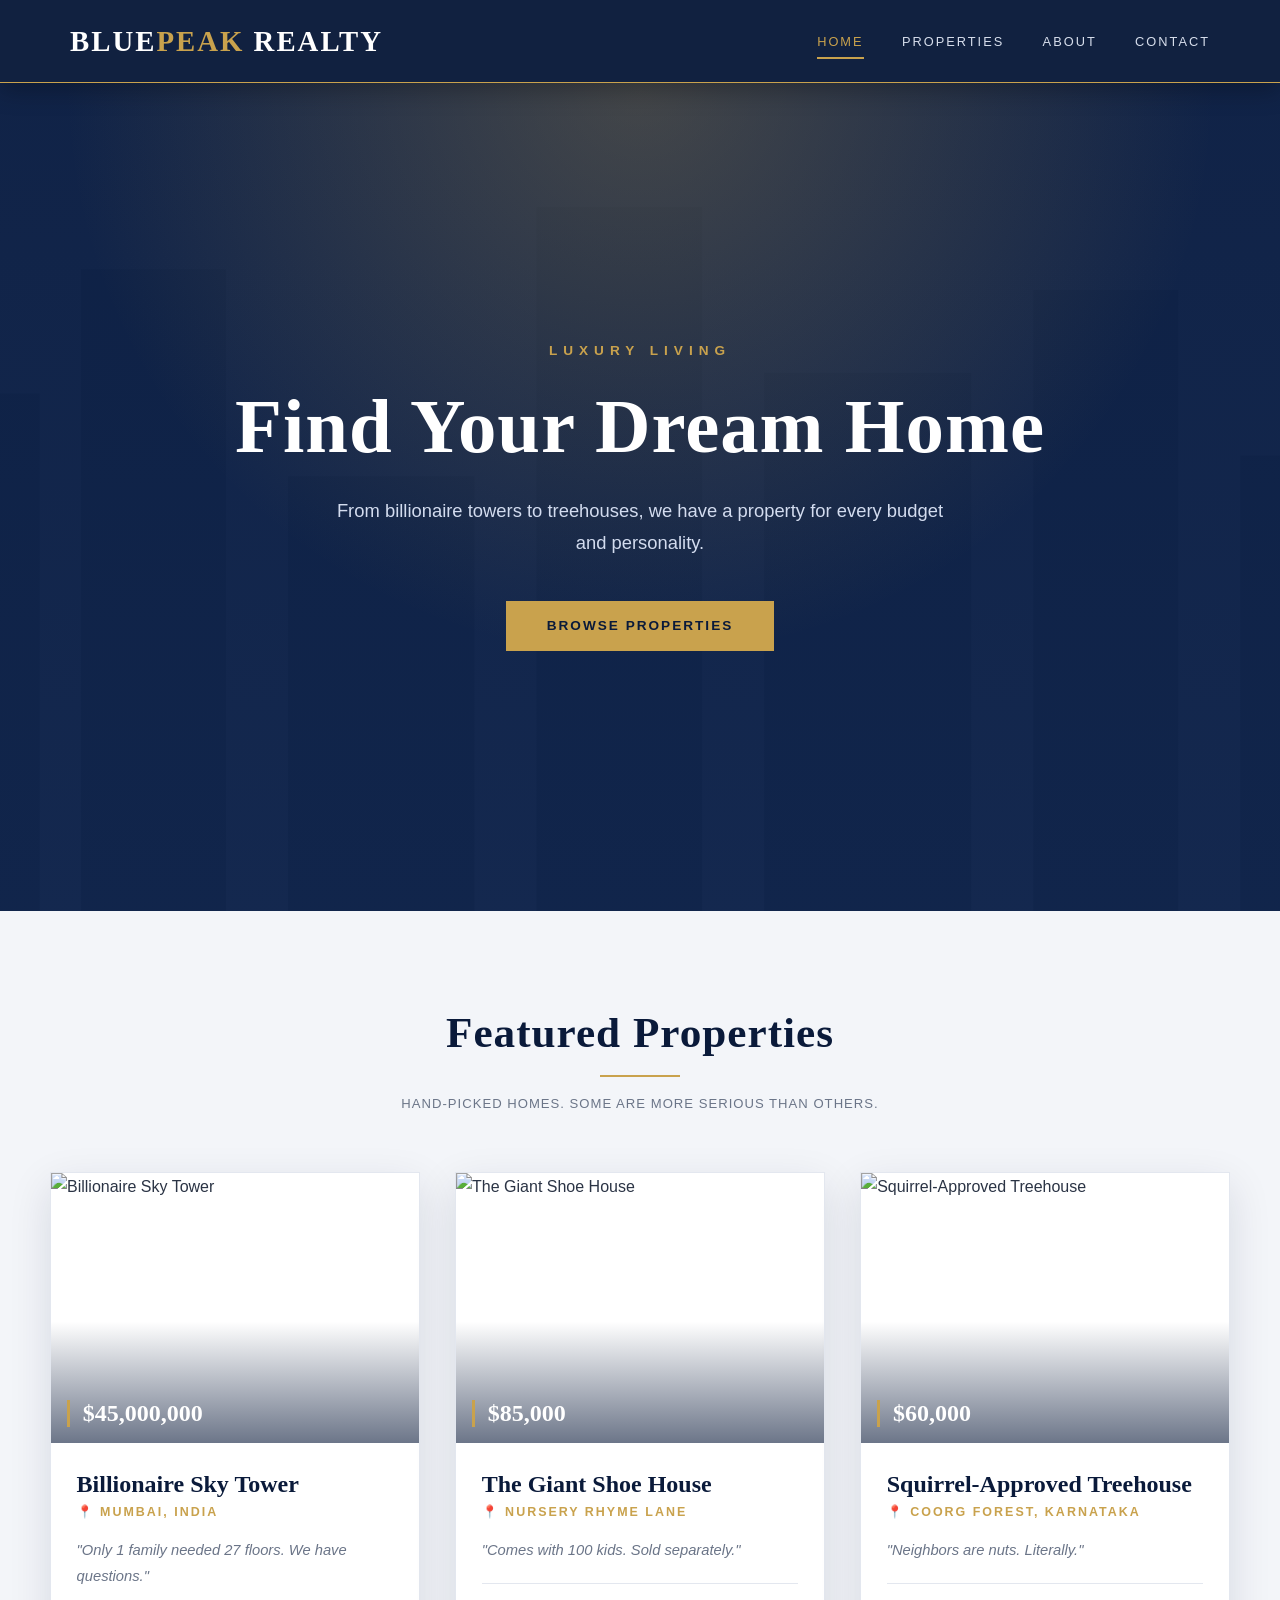
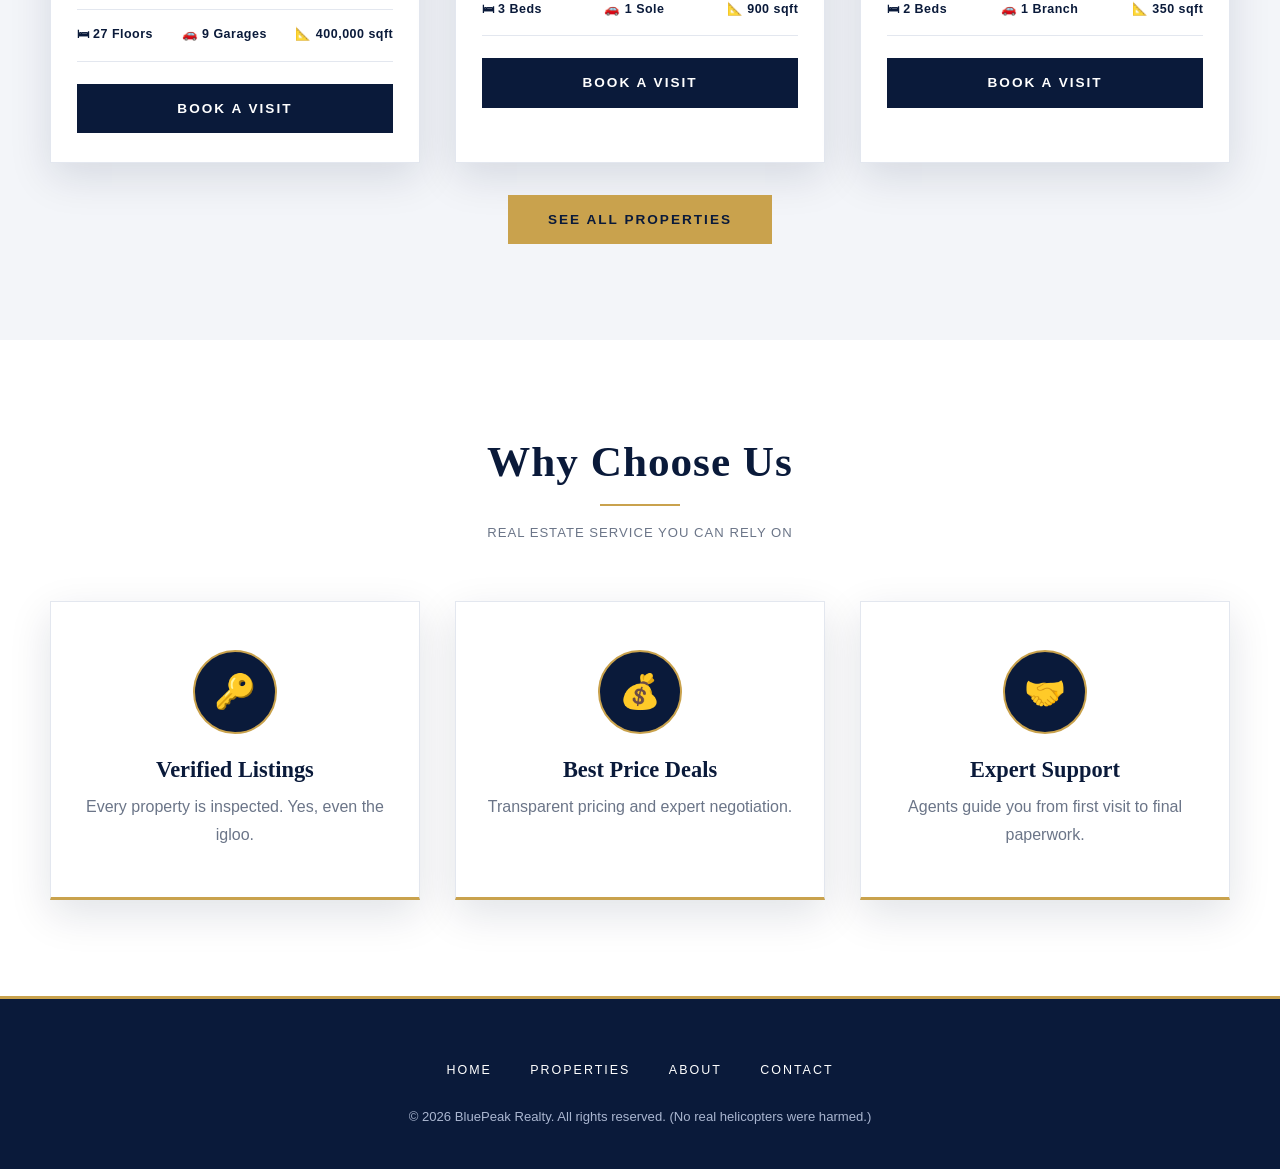
==== commit 4e991bf1: "Update index.html" ====
--- a/index.html
+++ b/index.html
@@ -16,7 +16,7 @@
   <main>
     <section class="hero">
       <div class="container">
-        <h1>Find Your Dream Home (Or Dream Shoe)</h1>
+        <h1>Find Your Dream Home </h1>
         <p>From billionaire towers to treehouses, we have a property for every budget and personality.</p>
         <a href="properties.html" class="btn">Browse Properties</a>
       </div>
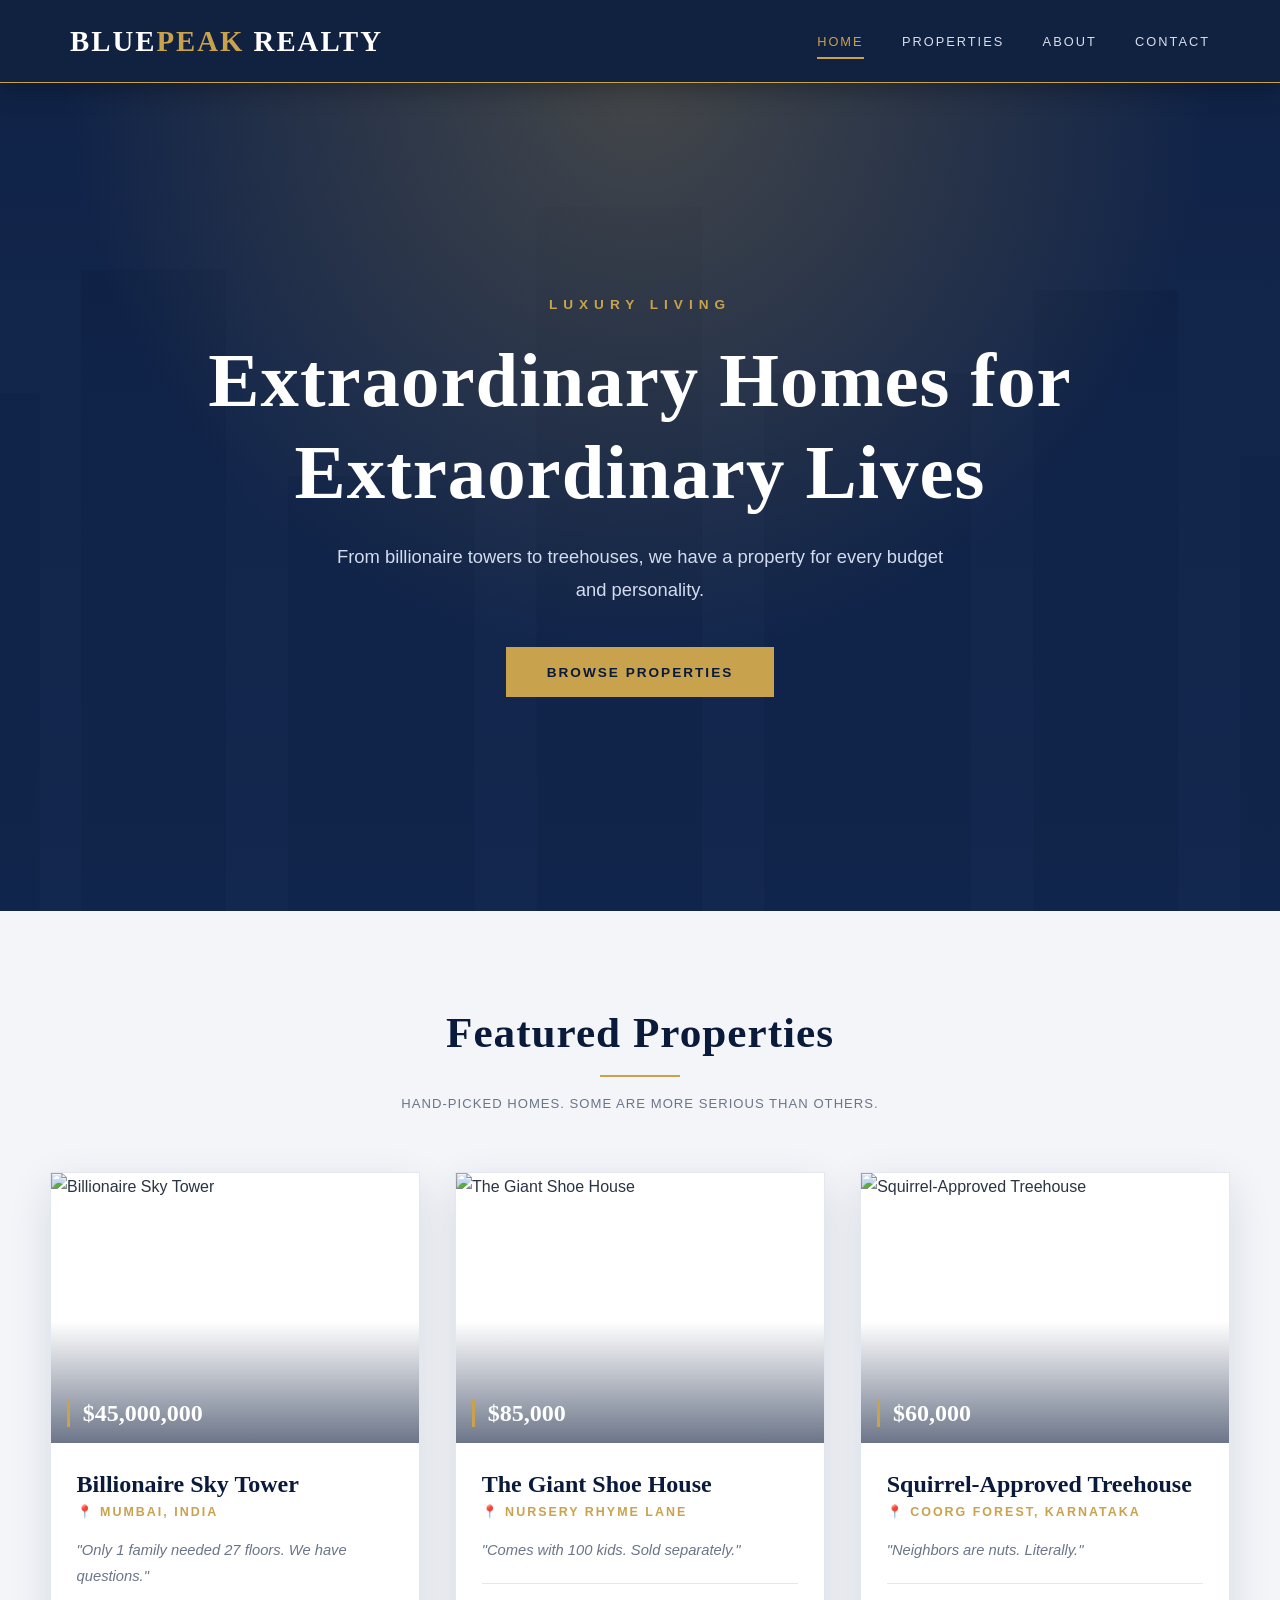
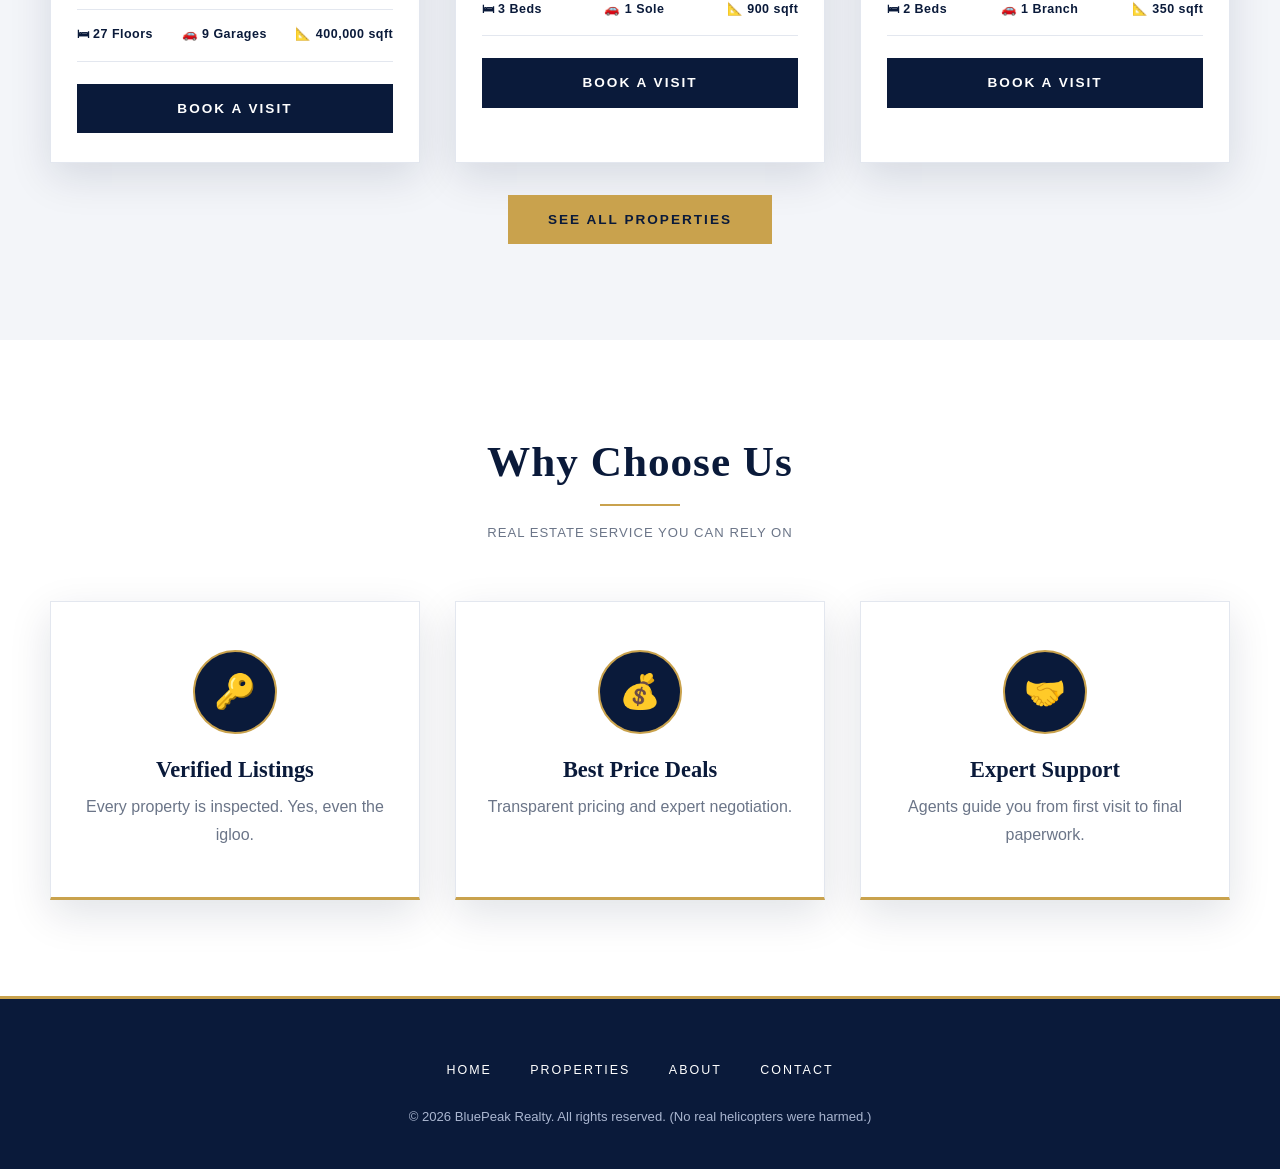
==== commit 6f2537d9: "Update index.html" ====
--- a/index.html
+++ b/index.html
@@ -16,7 +16,7 @@
   <main>
     <section class="hero">
       <div class="container">
-        <h1>Find Your Dream Home </h1>
+        <h1>Extraordinary Homes for Extraordinary Lives</h1>
         <p>From billionaire towers to treehouses, we have a property for every budget and personality.</p>
         <a href="properties.html" class="btn">Browse Properties</a>
       </div>
